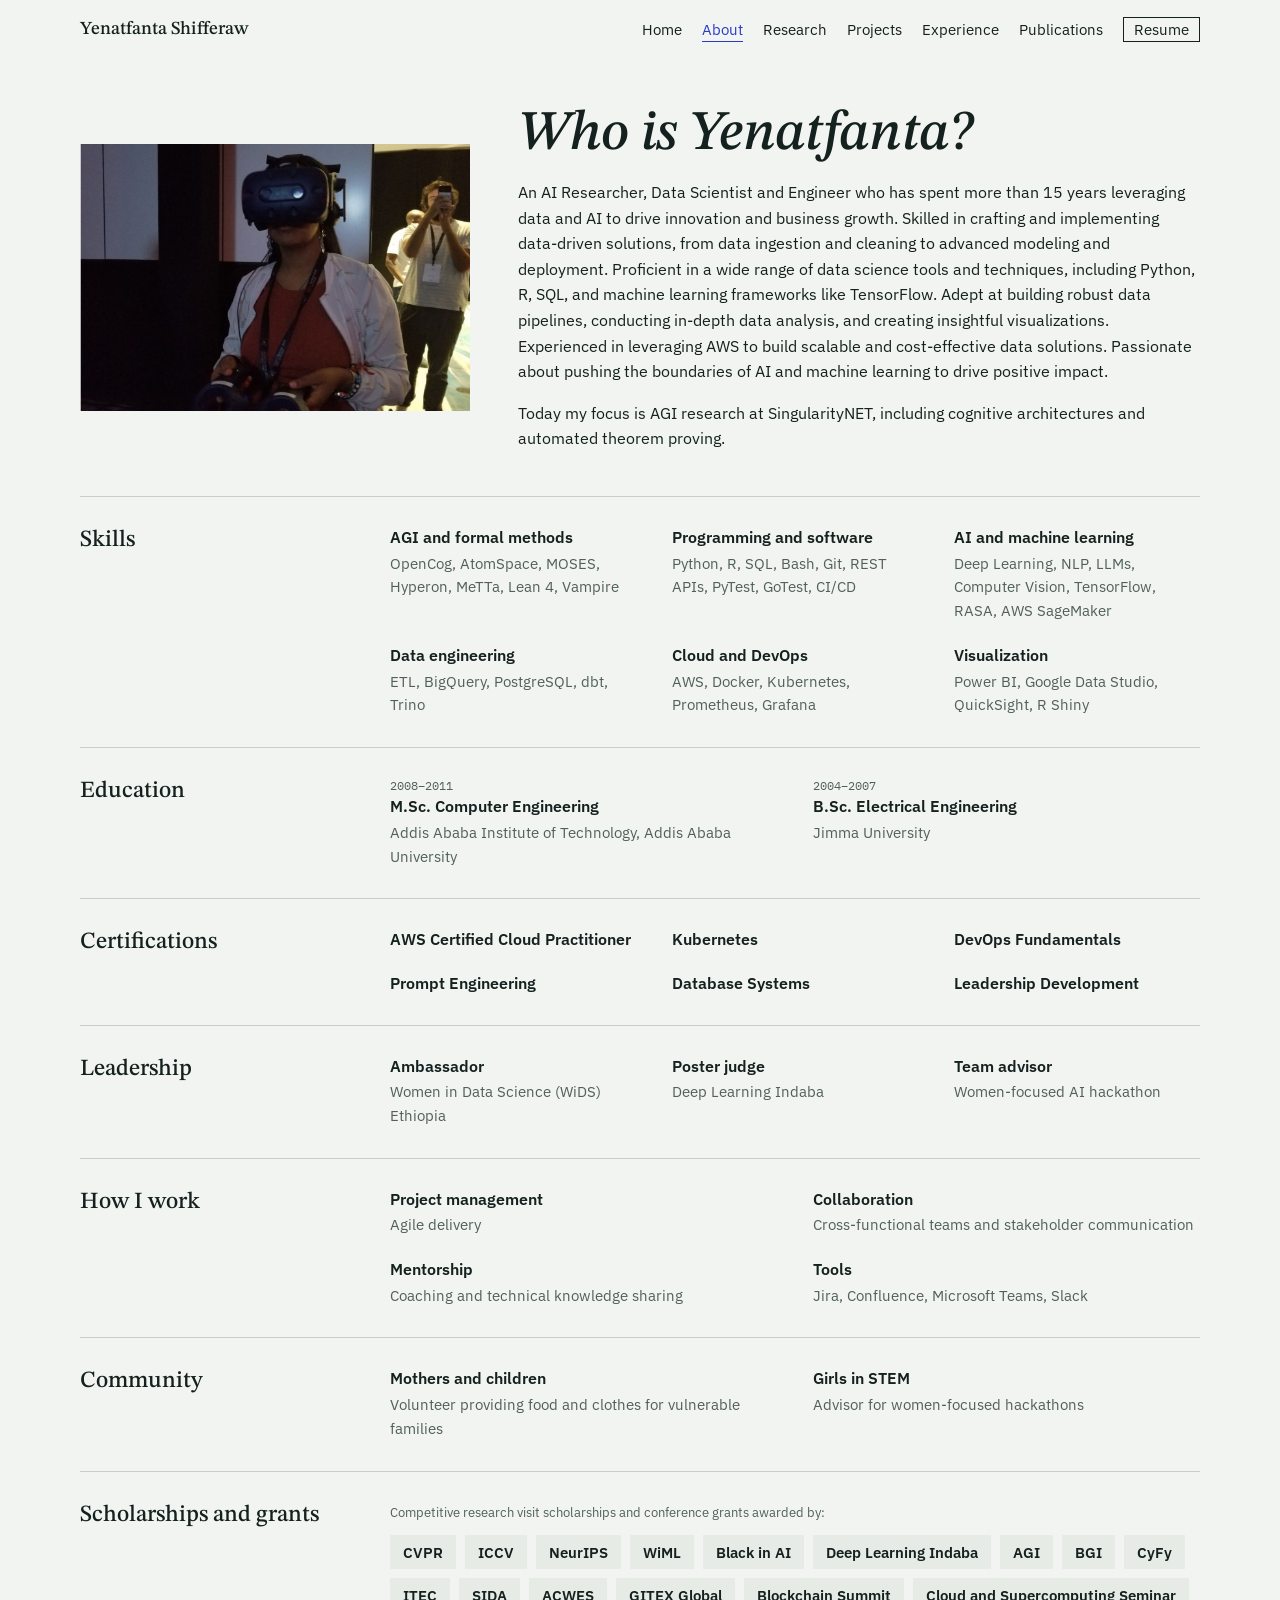
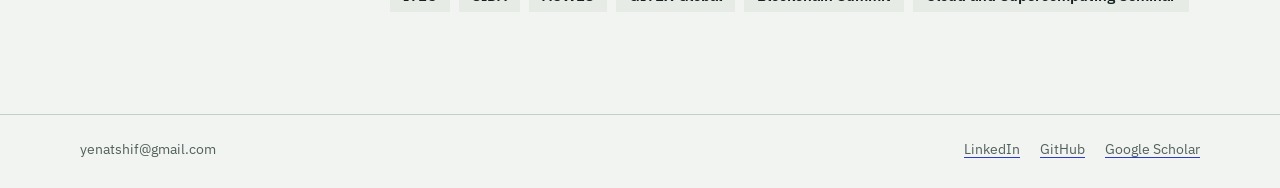
==== about.html @ 0abcbc6e "Update resume, add WIA spotlight and link preview" ====
<!doctype html>
<html lang="en">
<head>
<meta charset="utf-8">
<meta name="viewport" content="width=device-width, initial-scale=1">
<title>About | Yenatfanta Shifferaw</title>
<meta name="description" content="Yenatfanta Shifferaw, AI researcher, data scientist and data engineer.">
<meta name="author" content="Yenatfanta Shifferaw Bayleyegn">
<meta property="og:type" content="website">
<meta property="og:title" content="Yenatfanta Shifferaw">
<meta property="og:description" content="Building AI that serves everyone fairly. AI and AGI researcher, data scientist and data engineer.">
<meta property="og:url" content="https://yenat.github.io/">
<meta property="og:image" content="https://yenat.github.io/images/acwes-full.jpg">
<meta name="twitter:card" content="summary_large_image">
<link rel="icon" href="favicon.svg" type="image/svg+xml">
<link rel="preconnect" href="https://fonts.googleapis.com">
<link rel="preconnect" href="https://fonts.gstatic.com" crossorigin>
<link rel="stylesheet" href="https://fonts.googleapis.com/css2?family=IBM+Plex+Mono:wght@400;500&family=IBM+Plex+Sans:wght@400;500;600&family=STIX+Two+Text:ital,wght@0,400;0,600;1,400;1,500&display=swap">
<link rel="stylesheet" href="style.css">
</head>
<body>
<nav aria-label="Main"><div class="wrap">
  <b><a href="index.html">Yenatfanta Shifferaw</a></b>
  <ul><li><a href="index.html">Home</a></li><li><a href="about.html" aria-current="page">About</a></li><li><a href="research.html">Research</a></li><li><a href="projects.html">Projects</a></li><li><a href="experience.html">Experience</a></li><li><a href="publications.html">Publications</a></li><li><a class="res" href="Yenatfanta-Shifferaw-Resume.pdf">Resume</a></li></ul>
</div></nav>
<main>
<div class="page"><div class="wrap about">
  <figure><img src="images/vr.jpg" alt="Yenatfanta wearing a VR headset at a conference" loading="lazy" width="1200" height="823"></figure>
  <div class="copy">
    <h1>Who is Yenatfanta?</h1>
    <p>An AI Researcher, Data Scientist and Engineer who has spent more than 15 years leveraging data and AI to drive innovation and business growth. Skilled in crafting and implementing data-driven solutions, from data ingestion and cleaning to advanced modeling and deployment. Proficient in a wide range of data science tools and techniques, including Python, R, SQL, and machine learning frameworks like TensorFlow. Adept at building robust data pipelines, conducting in-depth data analysis, and creating insightful visualizations. Experienced in leveraging AWS to build scalable and cost-effective data solutions. Passionate about pushing the boundaries of AI and machine learning to drive positive impact.</p>
    <p>Today my focus is AGI research at SingularityNET, including cognitive architectures and automated theorem proving.</p>
  </div>
</div>
<div class="wrap">
  <div class="sect"><h2>Skills</h2><div class="tiles three">  <div><h3>AGI and formal methods</h3><p>OpenCog, AtomSpace, MOSES, Hyperon, MeTTa, Lean 4, Vampire</p></div>
  <div><h3>Programming and software</h3><p>Python, R, SQL, Bash, Git, REST APIs, PyTest, GoTest, CI/CD</p></div>
  <div><h3>AI and machine learning</h3><p>Deep Learning, NLP, LLMs, Computer Vision, TensorFlow, RASA, AWS SageMaker</p></div>
  <div><h3>Data engineering</h3><p>ETL, BigQuery, PostgreSQL, dbt, Trino</p></div>
  <div><h3>Cloud and DevOps</h3><p>AWS, Docker, Kubernetes, Prometheus, Grafana</p></div>
  <div><h3>Visualization</h3><p>Power BI, Google Data Studio, QuickSight, R Shiny</p></div>
</div></div>
  <div class="sect"><h2>Education</h2><div class="tiles">
    <div><span class="yr">2008–2011</span><h3>M.Sc. Computer Engineering</h3><p>Addis Ababa Institute of Technology, Addis Ababa University</p></div>
    <div><span class="yr">2004–2007</span><h3>B.Sc. Electrical Engineering</h3><p>Jimma University</p></div>
  </div></div>
  <div class="sect"><h2>Certifications</h2><div class="tiles three">
    <div><h3>AWS Certified Cloud Practitioner</h3></div><div><h3>Kubernetes</h3></div><div><h3>DevOps Fundamentals</h3></div>
    <div><h3>Prompt Engineering</h3></div><div><h3>Database Systems</h3></div><div><h3>Leadership Development</h3></div>
  </div></div>
  <div class="sect"><h2>Leadership</h2><div>
    <div class="tiles three">
      <div><h3>Ambassador</h3><p>Women in Data Science (WiDS) Ethiopia</p></div>
      <div><h3>Poster judge</h3><p>Deep Learning Indaba</p></div>
      <div><h3>Team advisor</h3><p>Women-focused AI hackathon</p></div>
    </div>
  </div></div>
  <div class="sect"><h2>How I work</h2><div class="tiles">
    <div><h3>Project management</h3><p>Agile delivery</p></div>
    <div><h3>Collaboration</h3><p>Cross-functional teams and stakeholder communication</p></div>
    <div><h3>Mentorship</h3><p>Coaching and technical knowledge sharing</p></div>
    <div><h3>Tools</h3><p>Jira, Confluence, Microsoft Teams, Slack</p></div>
  </div></div>
  <div class="sect"><h2>Community</h2><div class="tiles">
    <div><h3>Mothers and children</h3><p>Volunteer providing food and clothes for vulnerable families</p></div>
    <div><h3>Girls in STEM</h3><p>Advisor for women-focused hackathons</p></div>
  </div></div>
  <div class="sect grants"><h2>Scholarships and grants</h2><div>
    <p class="note">Competitive research visit scholarships and conference grants awarded by:</p>
    <ul class="tags"><li>CVPR</li><li>ICCV</li><li>NeurIPS</li><li>WiML</li><li>Black in AI</li><li>Deep Learning Indaba</li><li>AGI</li><li>BGI</li><li>CyFy</li><li>ITEC</li><li>SIDA</li><li>ACWES</li><li>GITEX Global</li><li>Blockchain Summit</li><li>Cloud and Supercomputing Seminar</li></ul>
  </div></div>
</div></div>
</main>
<footer class="foot"><div class="wrap">
  <span>yenatshif@gmail.com</span>
  <ul>
    <li><a href="http://www.linkedin.com/in/yenatfanta-shifferaw-64b0614b">LinkedIn</a></li>
    <li><a href="https://github.com/yenat">GitHub</a></li>
    <li><a href="https://scholar.google.com/citations?hl=en&amp;user=lGdEZHIAAAAJ">Google Scholar</a></li>
  </ul>
</div></footer>

</body>
</html>
---- style.css ----
/* Layout: a mathematician's working page. The real theorem library is the hero, then evidence, then a to-scale career axis. */
:root {
  --bg:#F2F4F1; --panel:#E7EBE6; --fg:#14211F; --muted:#51605C; --line:#C6CEC8;
  --accent:#2A3BC9; --llm:#B8770E; --open:#8E9B96;
  --display:"STIX Two Text","STIX Two Math",Georgia,serif;
  --body:"IBM Plex Sans",system-ui,-apple-system,"Segoe UI",sans-serif;
  --mono:"IBM Plex Mono",ui-monospace,Menlo,Consolas,monospace;
}
@media (prefers-color-scheme:dark){:root:not([data-theme="light"]){
  --bg:#0F1716; --panel:#182322; --fg:#E7ECE6; --muted:#9FADA8; --line:#2E3C3A;
  --accent:#9FAEFF; --llm:#E5B25A; --open:#65746F; color-scheme:dark}}
:root[data-theme="dark"]{
  --bg:#0F1716; --panel:#182322; --fg:#E7ECE6; --muted:#9FADA8; --line:#2E3C3A;
  --accent:#9FAEFF; --llm:#E5B25A; --open:#65746F; color-scheme:dark}
*{box-sizing:border-box}
html{scroll-behavior:smooth;-webkit-text-size-adjust:100%}
body{margin:0;background:var(--bg);color:var(--fg);font:400 1rem/1.6 var(--body)}
a{color:inherit;text-decoration-color:var(--accent);text-underline-offset:3px}
a:hover{color:var(--accent)}
:focus-visible{outline:2px solid var(--accent);outline-offset:2px}
.wrap{max-width:1160px;margin-inline:auto;padding-block:0;padding-left:max(20px,env(safe-area-inset-left,0px));padding-right:max(20px,env(safe-area-inset-right,0px))}
nav .wrap{display:flex;flex-wrap:wrap;justify-content:space-between;gap:6px 24px;padding-block:18px;font-size:.92rem}
nav b{font:500 1.15rem var(--display)}
nav ul{display:flex;flex-wrap:wrap;gap:4px 20px;list-style:none;margin:0;padding:0}
nav a{text-decoration:none}
h1,h2,h3{font-family:var(--display);font-weight:500;text-wrap:balance;margin:0}
h1{font-size:clamp(2.7rem,6.4vw,5rem);line-height:1.02;font-style:italic;letter-spacing:-.012em}
h2{font-size:clamp(1.9rem,3.6vw,2.7rem);line-height:1.1}
h3{font-size:1.45rem;line-height:1.2}
.label{font:500 .76rem var(--mono);letter-spacing:.07em;text-transform:uppercase;color:var(--muted)}
.hero{display:grid;grid-template-columns:minmax(0,1fr) minmax(0,1fr);gap:56px;padding-block:44px 64px;align-items:center}
.hero>*{min-width:0}
.intro{display:grid;gap:20px}
.intro p{margin:0;max-width:34rem;font-size:1.1rem}
.btns{display:flex;flex-wrap:wrap;gap:10px}
.btn{font:500 .92rem var(--body);padding:9px 15px;border:1px solid var(--fg);text-decoration:none;background:none;color:var(--fg);cursor:pointer}
.btn.primary{background:var(--fg);color:var(--bg)}
.btn:hover{border-color:var(--accent);color:var(--accent)}
.btn.primary:hover{background:var(--accent);color:var(--bg)}
figure{margin:0}
figure img{display:block;width:100%;height:auto}
.portrait figcaption{font:400 .74rem/1.4 var(--mono);color:var(--muted);margin-top:8px}
.about{display:grid;grid-template-columns:minmax(0,4fr) minmax(0,7fr);gap:48px;align-items:center;margin-bottom:44px}
.about>*{min-width:0}
.about .copy{display:grid;gap:16px}
.about p{margin:0}
.skills{display:grid;grid-template-columns:repeat(3,minmax(0,1fr));gap:22px 32px}
.skills p{margin:4px 0 0;font-size:.93rem}
.talks{display:grid;grid-template-columns:repeat(4,minmax(0,1fr));gap:24px}
.talks a{display:grid;gap:9px;align-content:start;text-decoration:none;font-size:.9rem;line-height:1.4}
.talks img{display:block;width:100%;aspect-ratio:16/10;object-fit:cover;object-position:top;background:var(--panel);border:1px solid var(--line)}
.work img{display:block;width:100%;aspect-ratio:16/10;object-fit:cover;margin-bottom:6px;background:var(--panel)}
.work img.chart{object-fit:contain;background:#fff}
.lib{display:grid;gap:14px}
.tally{display:flex;align-items:baseline;flex-wrap:wrap;gap:4px 14px}
.tally strong{font:400 clamp(2.6rem,5vw,3.6rem)/1 var(--display);font-variant-numeric:tabular-nums}
.tools{display:flex;flex-wrap:wrap;gap:6px}
.chip{display:inline-flex;align-items:center;gap:7px;font:500 .78rem var(--mono);padding:5px 9px;border:1px solid var(--line);background:none;color:var(--fg);cursor:pointer}
.chip[aria-pressed="true"]{border-color:var(--fg);background:var(--panel)}
.key{width:9px;height:9px;flex:none;background:var(--c,var(--fg))}
.key.hollow{background:none;box-shadow:inset 0 0 0 1.5px var(--open)}
.groups{display:grid;gap:9px}
.group{display:grid;gap:3px}
.group header{display:flex;justify-content:space-between;gap:10px;font:400 .74rem var(--mono);color:var(--muted)}
.cells{display:grid;grid-template-columns:repeat(auto-fill,10px);gap:2px}
.cells i{display:block;width:10px;height:10px;background:var(--accent);cursor:crosshair;transition:opacity .15s}
.cells i.s2{background:var(--llm)}
.cells i.s0{background:none;box-shadow:inset 0 0 0 1.5px var(--open)}
.cells i.dim{opacity:.13}
.cells i.off{opacity:.1}
.cells i.on{outline:2px solid var(--fg);outline-offset:0}
.read{min-height:3.7em;padding:9px 12px;background:var(--panel);font:400 .84rem/1.45 var(--mono);overflow-wrap:anywhere}
.read b{font-weight:500}
.read span{color:var(--muted);display:block}
section.band{padding-block:64px;border-top:1px solid var(--line)}
.head{display:grid;gap:8px;margin-bottom:32px;max-width:44rem}
.head p{margin:0;color:var(--muted)}
.feat{display:grid;grid-template-columns:minmax(0,5fr) minmax(0,7fr);gap:48px;margin-bottom:56px}
.feat>*{min-width:0}
.feat .copy{display:grid;gap:12px;align-content:start}
.feat p{margin:0}
.chartbox{position:relative}
.chartbox svg{display:block;width:100%;height:auto;overflow:visible}
.chartbox text{font:400 11px var(--mono);fill:var(--muted)}
.chartbox text.val{fill:var(--fg);font-size:13px;font-weight:500}
#tip{position:absolute;display:none;pointer-events:none;max-width:250px;padding:7px 10px;background:var(--fg);color:var(--bg);font:400 .76rem/1.4 var(--body);z-index:2}
#tip b{font:500 .8rem var(--mono);display:block}
.note{font-size:.84rem;color:var(--muted);margin:0}
table{border-collapse:collapse;width:100%;font-size:.88rem;font-variant-numeric:tabular-nums}
th{font:500 .72rem var(--mono);letter-spacing:.04em;text-transform:uppercase;color:var(--muted);text-align:right;padding:6px 10px;border-bottom:1px solid var(--fg);white-space:nowrap}
td{padding:7px 10px;text-align:right;border-bottom:1px solid var(--line);white-space:nowrap}
th:first-child,td:first-child{text-align:left;padding-left:0;white-space:normal}
.scroll{overflow-x:auto}
.grid3{display:grid;grid-template-columns:repeat(3,minmax(0,1fr));gap:36px 32px}
.work{display:grid;gap:7px;align-content:start;padding-top:12px;border-top:2px solid var(--fg)}
.work p{margin:0;font-size:.95rem}
.work .tech{font:400 .75rem/1.5 var(--mono);color:var(--muted)}
.axis{display:grid;gap:4px;margin-top:8px}
.row{display:grid;grid-template-columns:minmax(0,5fr) minmax(0,6fr);gap:6px 28px;padding-block:13px;border-top:1px solid var(--line)}
.row>*{min-width:0}
.row h3{font:600 1rem/1.3 var(--body)}
.row .meta{font-size:.88rem;color:var(--muted)}
.row p{margin:4px 0 0;font-size:.9rem}
.track{position:relative;height:14px;margin-top:7px;background:linear-gradient(var(--line),var(--line)) 0 50%/100% 1px no-repeat}
.track u{position:absolute;top:2px;height:10px;background:var(--accent);border-radius:0 3px 3px 0;text-decoration:none}
.years{position:relative;height:1.2em;font:400 .72rem var(--mono);color:var(--muted);margin-left:calc(45.45% + 14px)}
.years span{position:absolute;top:0}
.cols{display:grid;grid-template-columns:minmax(0,3fr) minmax(0,2fr);gap:48px}
.cols>*{min-width:0}
ul.plain{list-style:none;margin:12px 0 0;padding:0;display:grid;gap:10px}
.small{font-size:.92rem}
footer{border-top:1px solid var(--line);padding-block:48px 56px}
.contact{display:grid;gap:14px}
.mail{display:flex;flex-wrap:wrap;align-items:center;gap:10px;font:400 clamp(1.2rem,3.4vw,2rem) var(--display);overflow-wrap:anywhere}
@media (max-width:860px){
  .hero,.feat,.cols{grid-template-columns:minmax(0,1fr);gap:32px}
  .grid3,.talks,.skills{grid-template-columns:repeat(2,minmax(0,1fr))}
  .about{grid-template-columns:minmax(0,1fr);gap:24px}
  .portrait{max-width:100%}
  .row{grid-template-columns:minmax(0,1fr)}
  .years{margin-left:0}
}
@media (max-width:540px){.grid3,.talks,.skills{grid-template-columns:minmax(0,1fr)}}
@media (prefers-reduced-motion:reduce){html{scroll-behavior:auto}.cells i{transition:none}}

.hero{padding-block:44px 40px}
.spot{display:grid;gap:10px;margin-bottom:48px;padding:28px 32px;background:var(--panel);border-left:3px solid var(--accent)}
.spot blockquote{margin:0;font:italic 400 clamp(1.3rem,2.3vw,1.75rem)/1.3 var(--display);text-wrap:balance}
.spot figcaption{font-size:.9rem;color:var(--muted)}
.venues{display:grid;grid-template-columns:repeat(4,minmax(0,1fr));gap:24px}
.venues>div{min-width:0;padding:16px 18px;background:var(--panel);border-top:3px solid var(--accent)}
.venues h3{font-size:1.3rem}
.venues span{display:block;font:400 .74rem var(--mono);color:var(--muted);margin-top:6px}
.row ul{margin:8px 0 0;padding-left:16px;font-size:.92rem}
.row li{margin-bottom:3px}
@media (max-width:860px){.venues{grid-template-columns:repeat(2,minmax(0,1fr))}}
@media (max-width:440px){.venues{grid-template-columns:minmax(0,1fr)}}
.statrow{display:grid;grid-template-columns:repeat(3,minmax(0,1fr));gap:32px;margin-bottom:36px}
.statrow>div{min-width:0;padding-top:12px;border-top:2px solid var(--fg)}
.statrow strong{display:block;font:400 clamp(2.6rem,5vw,3.6rem)/1.1 var(--display);font-variant-numeric:tabular-nums}
.statrow p{margin:6px 0 0;font-size:.95rem;color:var(--muted)}
.bars{display:grid;gap:14px}
.bar{display:grid;grid-template-columns:minmax(0,12rem) minmax(0,1fr) 5.5rem;gap:16px;align-items:center;font-size:.95rem}
.bar span:last-child{text-align:right;font-variant-numeric:tabular-nums;color:var(--muted)}
.barl{height:10px;background:var(--panel)}
.barl u{display:block;height:100%;background:var(--accent);border-radius:0 4px 4px 0}
@media (max-width:640px){.statrow{grid-template-columns:minmax(0,1fr);gap:20px}.bar{grid-template-columns:minmax(0,1fr) auto;gap:4px 12px}.barl{grid-column:1/-1;grid-row:2}}
.hero h1{font-size:clamp(2.2rem,4.1vw,3.2rem);line-height:1.08}
.work img[src*=athena]{object-fit:contain;background:#fff}
.grants .tags{margin-top:12px;gap:9px}
.grants .tags li{font-size:.95rem;padding:7px 13px}
.talks img{object-fit:contain!important;object-position:center!important}
nav a[aria-current="page"]{color:var(--accent);text-decoration:underline;text-underline-offset:6px}
nav a.res{border:1px solid var(--fg);padding:2px 10px}
main{min-height:62vh}
.page{padding-block:44px 72px}
.page h1{font-size:clamp(2.3rem,4.6vw,3.5rem);line-height:1.08}
.band.flat{border-top:0;padding-block:0}
.lead{font-size:1.1rem;margin:0}
.teasers{display:grid;grid-template-columns:repeat(3,minmax(0,1fr));gap:32px;padding-block:8px 72px}
.teaser{display:grid;gap:7px;align-content:start;padding-top:12px;border-top:2px solid var(--fg);text-decoration:none}
.teaser h2{font-size:1.5rem;line-height:1.2}
.teaser p{margin:0;font-size:.95rem;color:var(--muted)}
.teaser:hover h2{color:var(--accent)}
.sect{display:grid;grid-template-columns:minmax(0,3fr) minmax(0,9fr);gap:12px 40px;padding-block:30px;border-top:1px solid var(--line)}
.sect>*{min-width:0}
.sect h2{font-size:1.45rem;line-height:1.2}
.tiles{display:grid;grid-template-columns:repeat(2,minmax(0,1fr));gap:22px 36px}
.tiles.three{grid-template-columns:repeat(3,minmax(0,1fr))}
.tiles>div{min-width:0}
.tiles h3{font:600 1rem/1.35 var(--body)}
.tiles p{margin:3px 0 0;font-size:.93rem;color:var(--muted)}
.tiles .yr{font:400 .76rem var(--mono);color:var(--muted);display:block;margin-bottom:3px}
.tags{display:flex;flex-wrap:wrap;gap:7px;list-style:none;margin:10px 0 0;padding:0}
.tags li{font:600 .88rem var(--body);padding:5px 11px;background:var(--panel)}
.pubs{list-style:none;margin:0;padding:0}
.pubs li{padding-block:16px;border-top:1px solid var(--line)}
.pubs a{font:400 1.25rem/1.3 var(--display);text-decoration:none}
.pubs span{display:block;font:400 .76rem var(--mono);color:var(--muted);margin-top:4px}
.foot{border-top:1px solid var(--line);padding-block:22px 28px}
.foot .wrap{display:flex;flex-wrap:wrap;gap:6px 24px;justify-content:space-between;font-size:.9rem;color:var(--muted)}
.foot ul{display:flex;flex-wrap:wrap;gap:6px 20px;list-style:none;margin:0;padding:0}
@media (max-width:860px){.teasers,.tiles.three{grid-template-columns:minmax(0,1fr)}.sect{grid-template-columns:minmax(0,1fr)}}
@media (max-width:540px){.tiles{grid-template-columns:minmax(0,1fr)}}
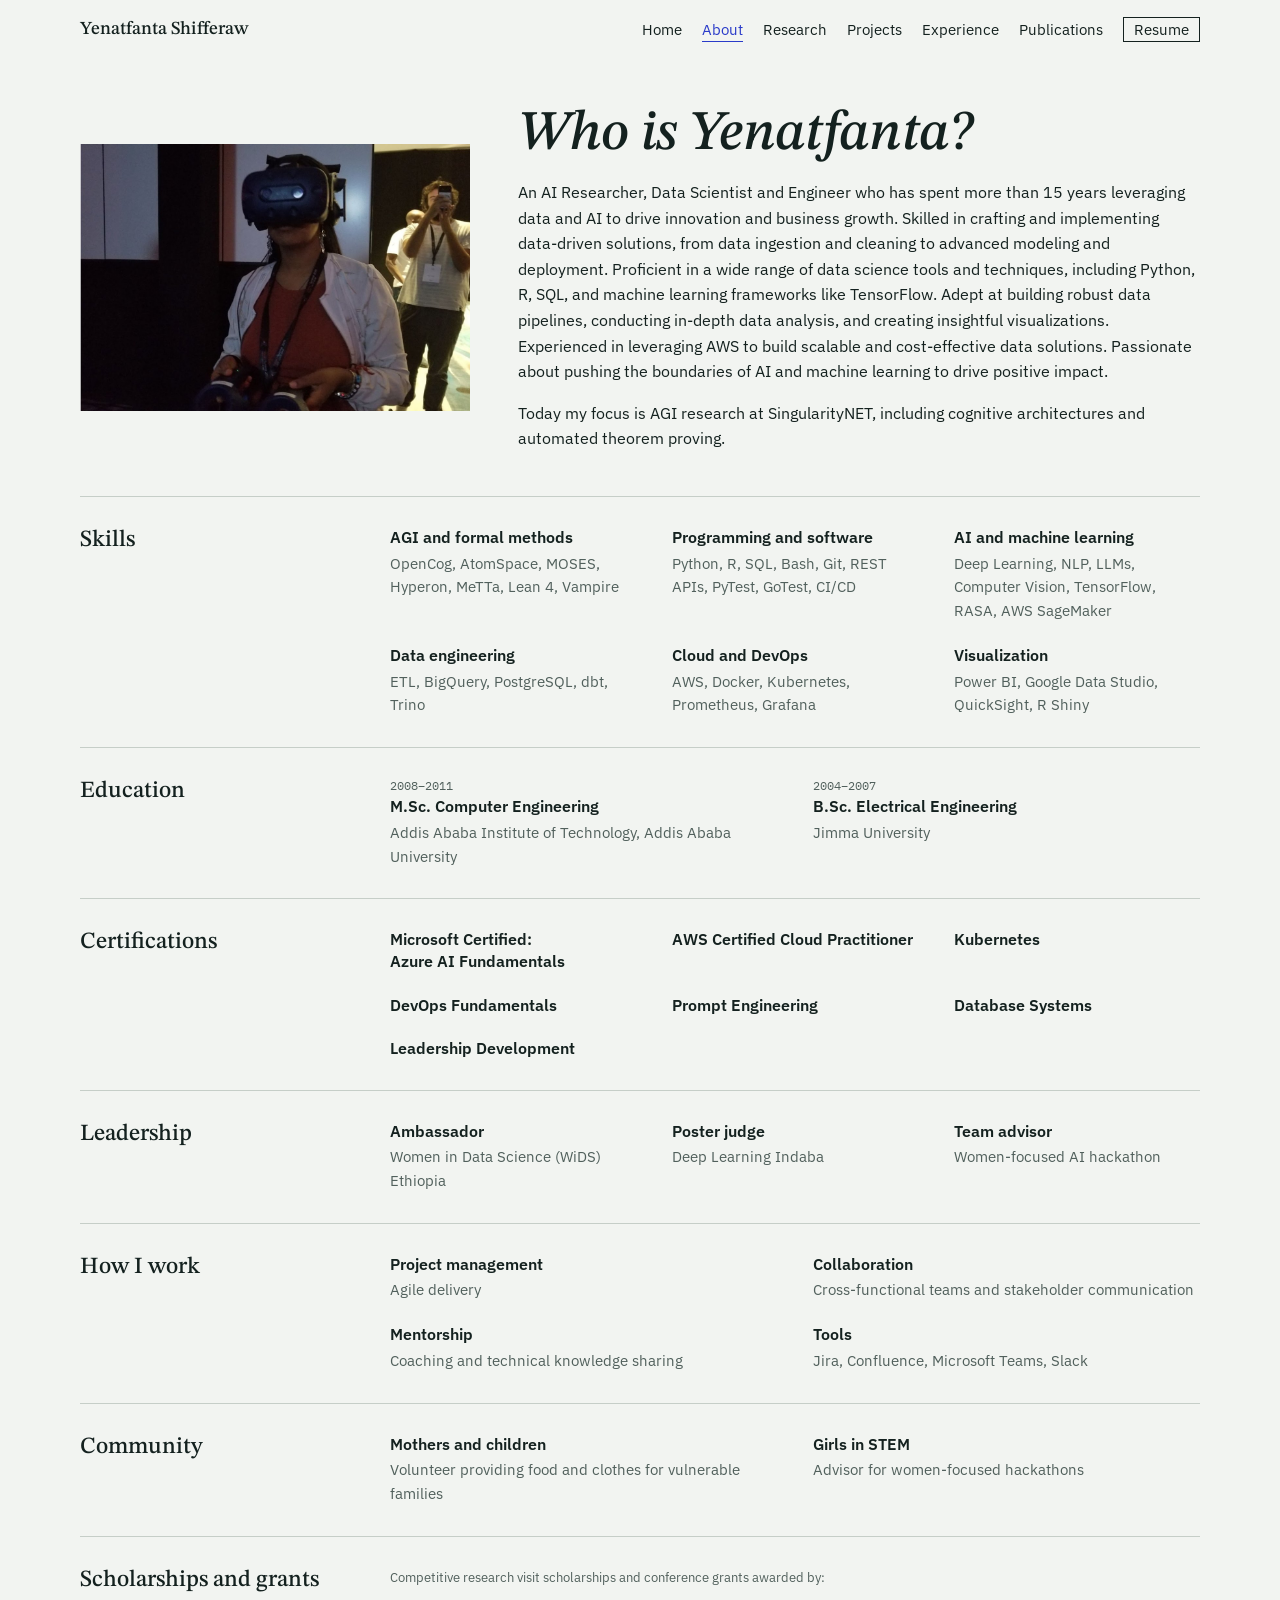
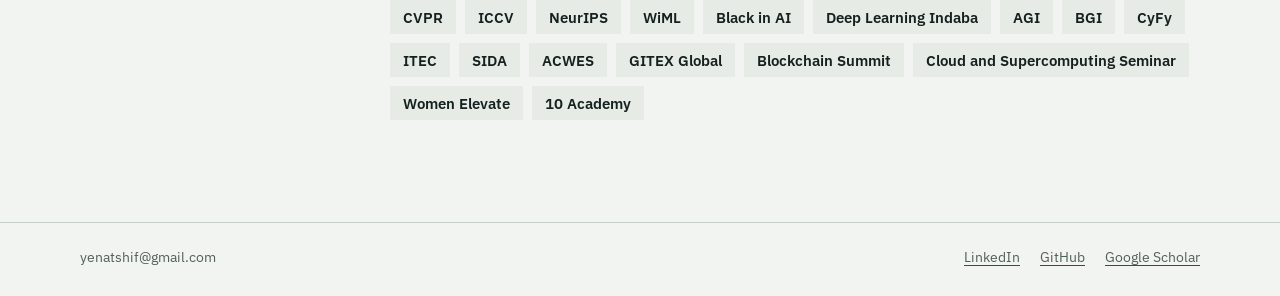
==== commit 221aa922: "Move Women Elevate and 10 Academy to grants" ====
--- a/about.html
+++ b/about.html
@@ -45,7 +45,7 @@
     <div><span class="yr">2004–2007</span><h3>B.Sc. Electrical Engineering</h3><p>Jimma University</p></div>
   </div></div>
   <div class="sect"><h2>Certifications</h2><div class="tiles three">
-    <div><h3>AWS Certified Cloud Practitioner</h3></div><div><h3>Kubernetes</h3></div><div><h3>DevOps Fundamentals</h3></div>
+    <div><h3>Microsoft Certified: Azure AI Fundamentals</h3></div><div><h3>AWS Certified Cloud Practitioner</h3></div><div><h3>Kubernetes</h3></div><div><h3>DevOps Fundamentals</h3></div>
     <div><h3>Prompt Engineering</h3></div><div><h3>Database Systems</h3></div><div><h3>Leadership Development</h3></div>
   </div></div>
   <div class="sect"><h2>Leadership</h2><div>
@@ -67,7 +67,7 @@
   </div></div>
   <div class="sect grants"><h2>Scholarships and grants</h2><div>
     <p class="note">Competitive research visit scholarships and conference grants awarded by:</p>
-    <ul class="tags"><li>CVPR</li><li>ICCV</li><li>NeurIPS</li><li>WiML</li><li>Black in AI</li><li>Deep Learning Indaba</li><li>AGI</li><li>BGI</li><li>CyFy</li><li>ITEC</li><li>SIDA</li><li>ACWES</li><li>GITEX Global</li><li>Blockchain Summit</li><li>Cloud and Supercomputing Seminar</li></ul>
+    <ul class="tags"><li>CVPR</li><li>ICCV</li><li>NeurIPS</li><li>WiML</li><li>Black in AI</li><li>Deep Learning Indaba</li><li>AGI</li><li>BGI</li><li>CyFy</li><li>ITEC</li><li>SIDA</li><li>ACWES</li><li>GITEX Global</li><li>Blockchain Summit</li><li>Cloud and Supercomputing Seminar</li><li>Women Elevate</li><li>10 Academy</li></ul>
   </div></div>
 </div></div>
 </main>
--- a/style.css
+++ b/style.css
@@ -124,10 +124,9 @@
 @media (max-width:540px){.grid3,.talks,.skills{grid-template-columns:minmax(0,1fr)}}
 @media (prefers-reduced-motion:reduce){html{scroll-behavior:auto}.cells i{transition:none}}
 
-.hero{padding-block:44px 40px}
-.spot{display:grid;gap:10px;margin-bottom:48px;padding:28px 32px;background:var(--panel);border-left:3px solid var(--accent)}
-.spot blockquote{margin:0;font:italic 400 clamp(1.3rem,2.3vw,1.75rem)/1.3 var(--display);text-wrap:balance}
-.spot figcaption{font-size:.9rem;color:var(--muted)}
+.btns{align-items:center}
+.feat-link{font-size:.92rem}
+.hero{padding-block:44px 64px}
 .venues{display:grid;grid-template-columns:repeat(4,minmax(0,1fr));gap:24px}
 .venues>div{min-width:0;padding:16px 18px;background:var(--panel);border-top:3px solid var(--accent)}
 .venues h3{font-size:1.3rem}
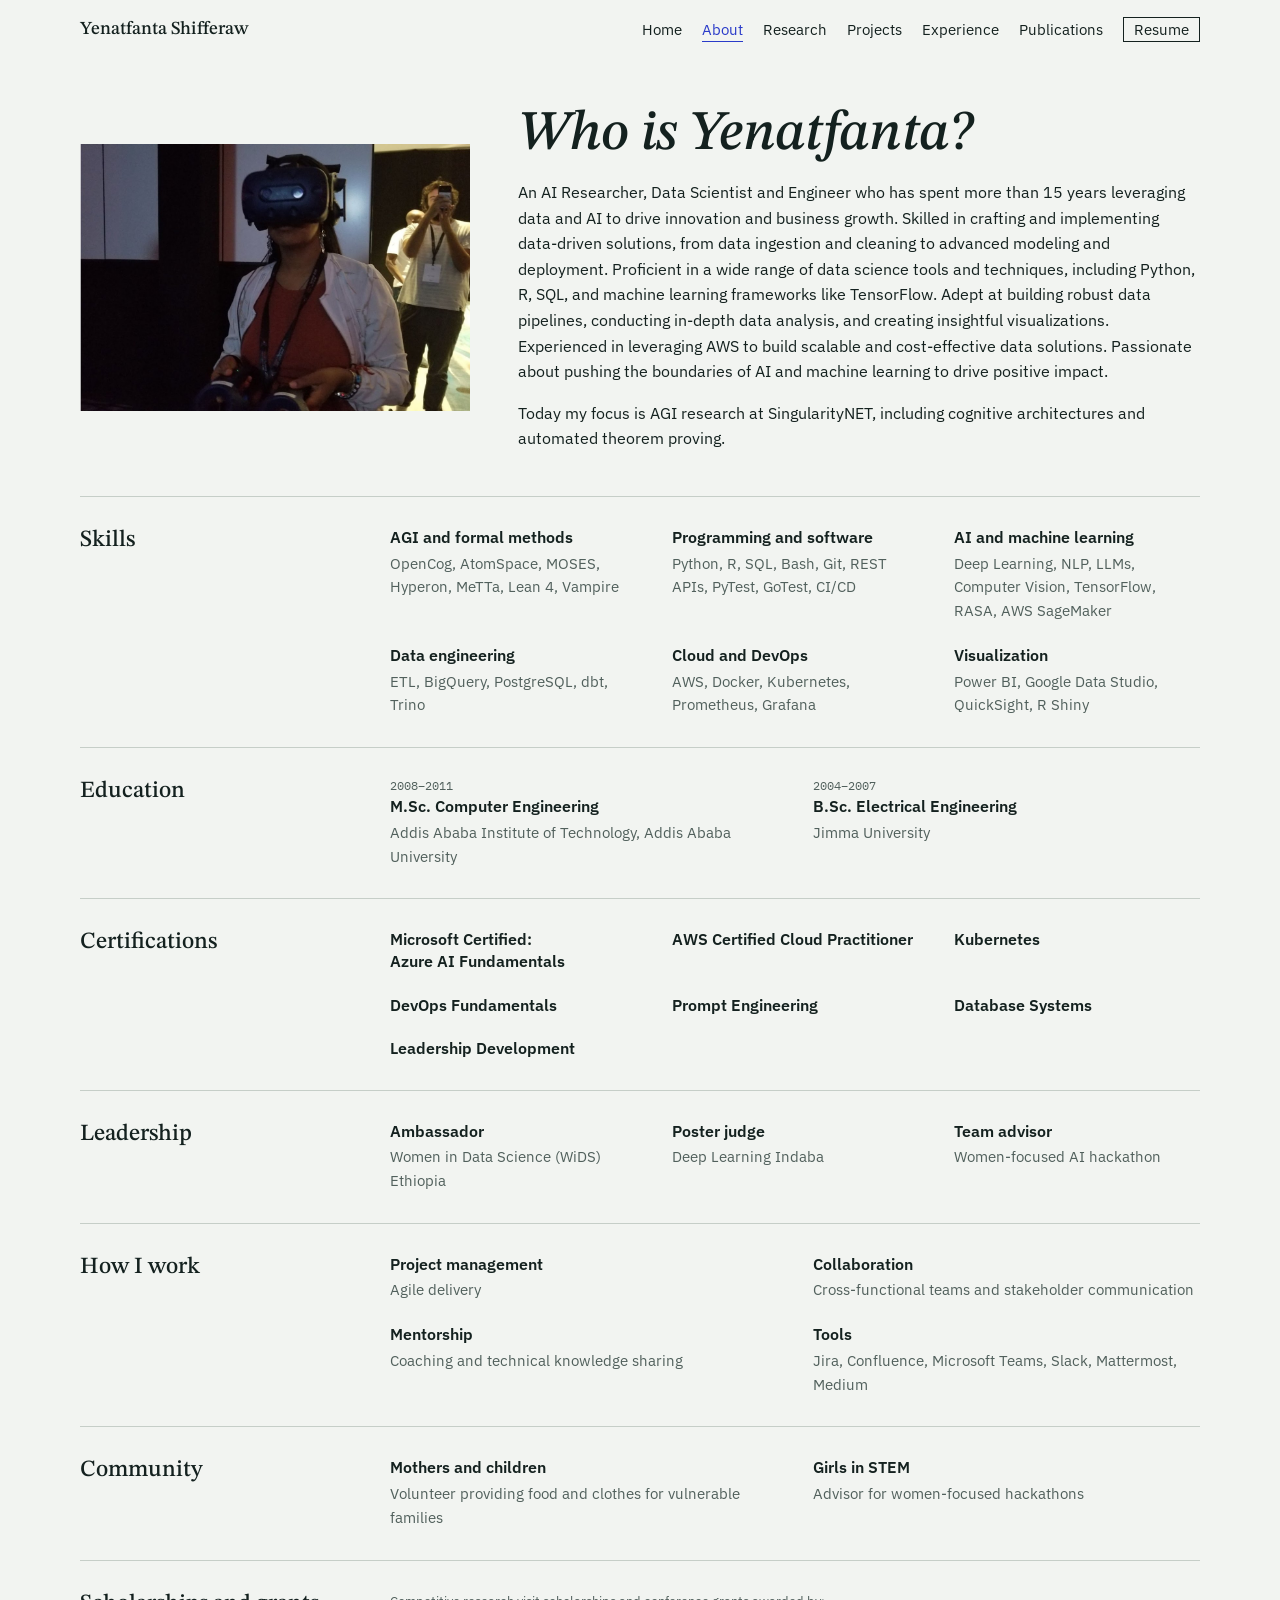
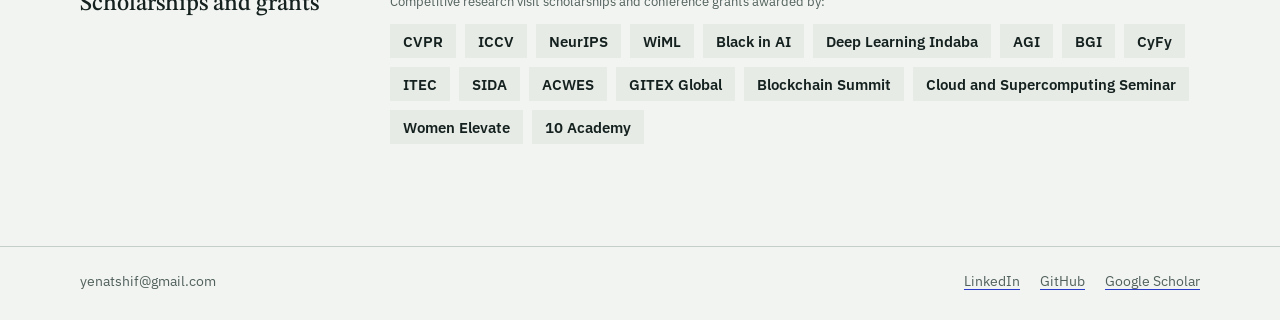
==== commit b4865af3: "Add Mattermost and Medium" ====
--- a/about.html
+++ b/about.html
@@ -59,7 +59,7 @@
     <div><h3>Project management</h3><p>Agile delivery</p></div>
     <div><h3>Collaboration</h3><p>Cross-functional teams and stakeholder communication</p></div>
     <div><h3>Mentorship</h3><p>Coaching and technical knowledge sharing</p></div>
-    <div><h3>Tools</h3><p>Jira, Confluence, Microsoft Teams, Slack</p></div>
+    <div><h3>Tools</h3><p>Jira, Confluence, Microsoft Teams, Slack, Mattermost, Medium</p></div>
   </div></div>
   <div class="sect"><h2>Community</h2><div class="tiles">
     <div><h3>Mothers and children</h3><p>Volunteer providing food and clothes for vulnerable families</p></div>
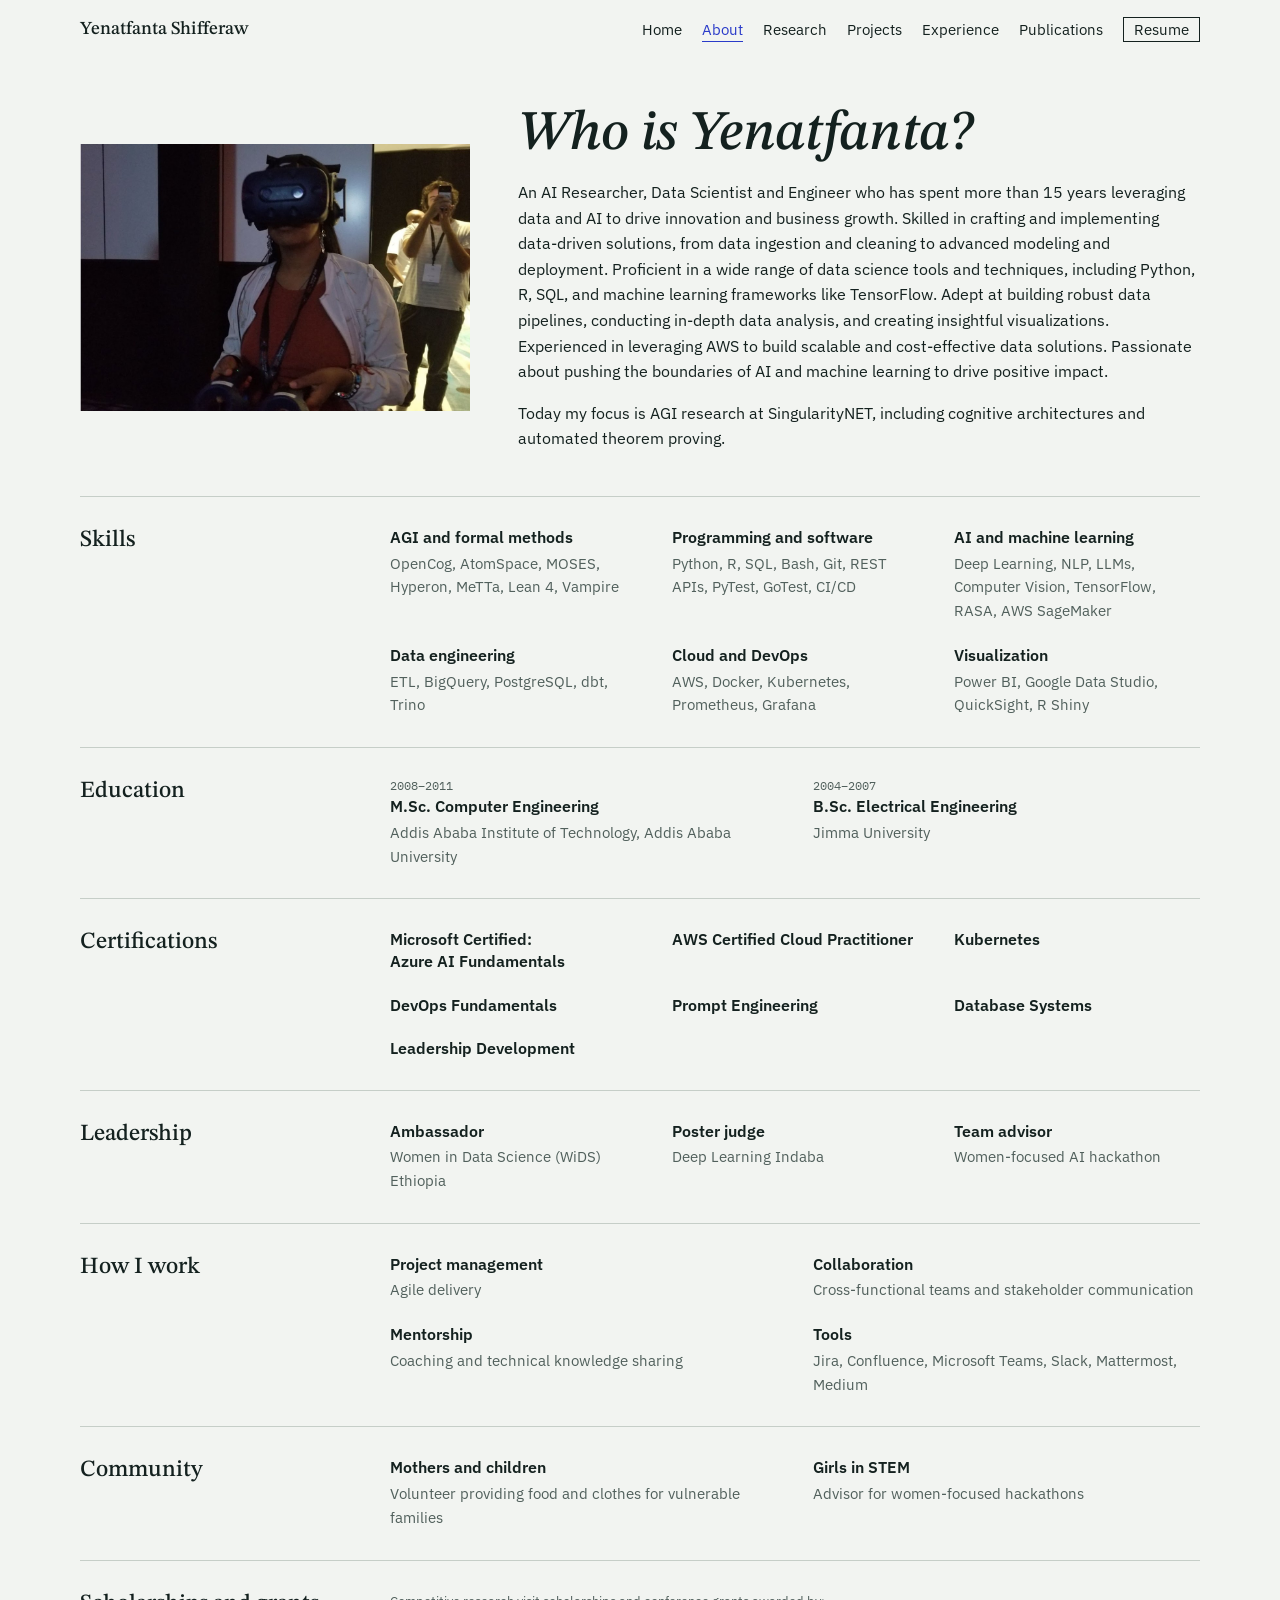
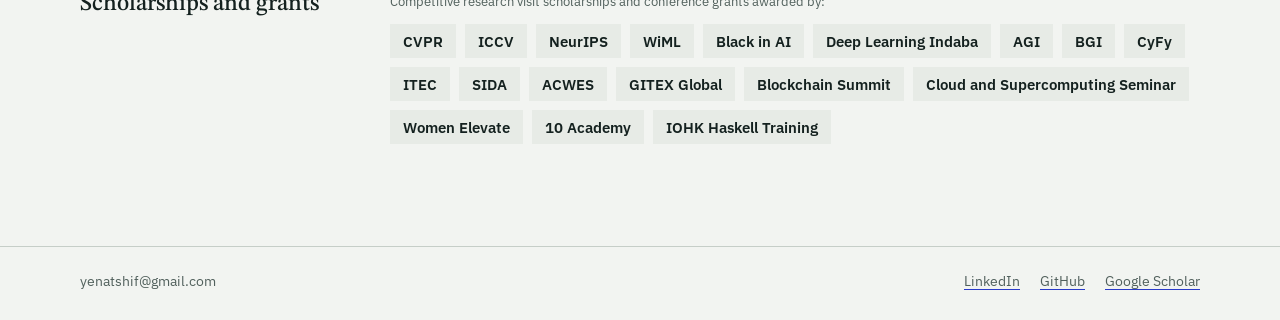
==== commit a9b92949: "Add IOHK Haskell Training" ====
--- a/about.html
+++ b/about.html
@@ -67,7 +67,7 @@
   </div></div>
   <div class="sect grants"><h2>Scholarships and grants</h2><div>
     <p class="note">Competitive research visit scholarships and conference grants awarded by:</p>
-    <ul class="tags"><li>CVPR</li><li>ICCV</li><li>NeurIPS</li><li>WiML</li><li>Black in AI</li><li>Deep Learning Indaba</li><li>AGI</li><li>BGI</li><li>CyFy</li><li>ITEC</li><li>SIDA</li><li>ACWES</li><li>GITEX Global</li><li>Blockchain Summit</li><li>Cloud and Supercomputing Seminar</li><li>Women Elevate</li><li>10 Academy</li></ul>
+    <ul class="tags"><li>CVPR</li><li>ICCV</li><li>NeurIPS</li><li>WiML</li><li>Black in AI</li><li>Deep Learning Indaba</li><li>AGI</li><li>BGI</li><li>CyFy</li><li>ITEC</li><li>SIDA</li><li>ACWES</li><li>GITEX Global</li><li>Blockchain Summit</li><li>Cloud and Supercomputing Seminar</li><li>Women Elevate</li><li>10 Academy</li><li>IOHK Haskell Training</li></ul>
   </div></div>
 </div></div>
 </main>
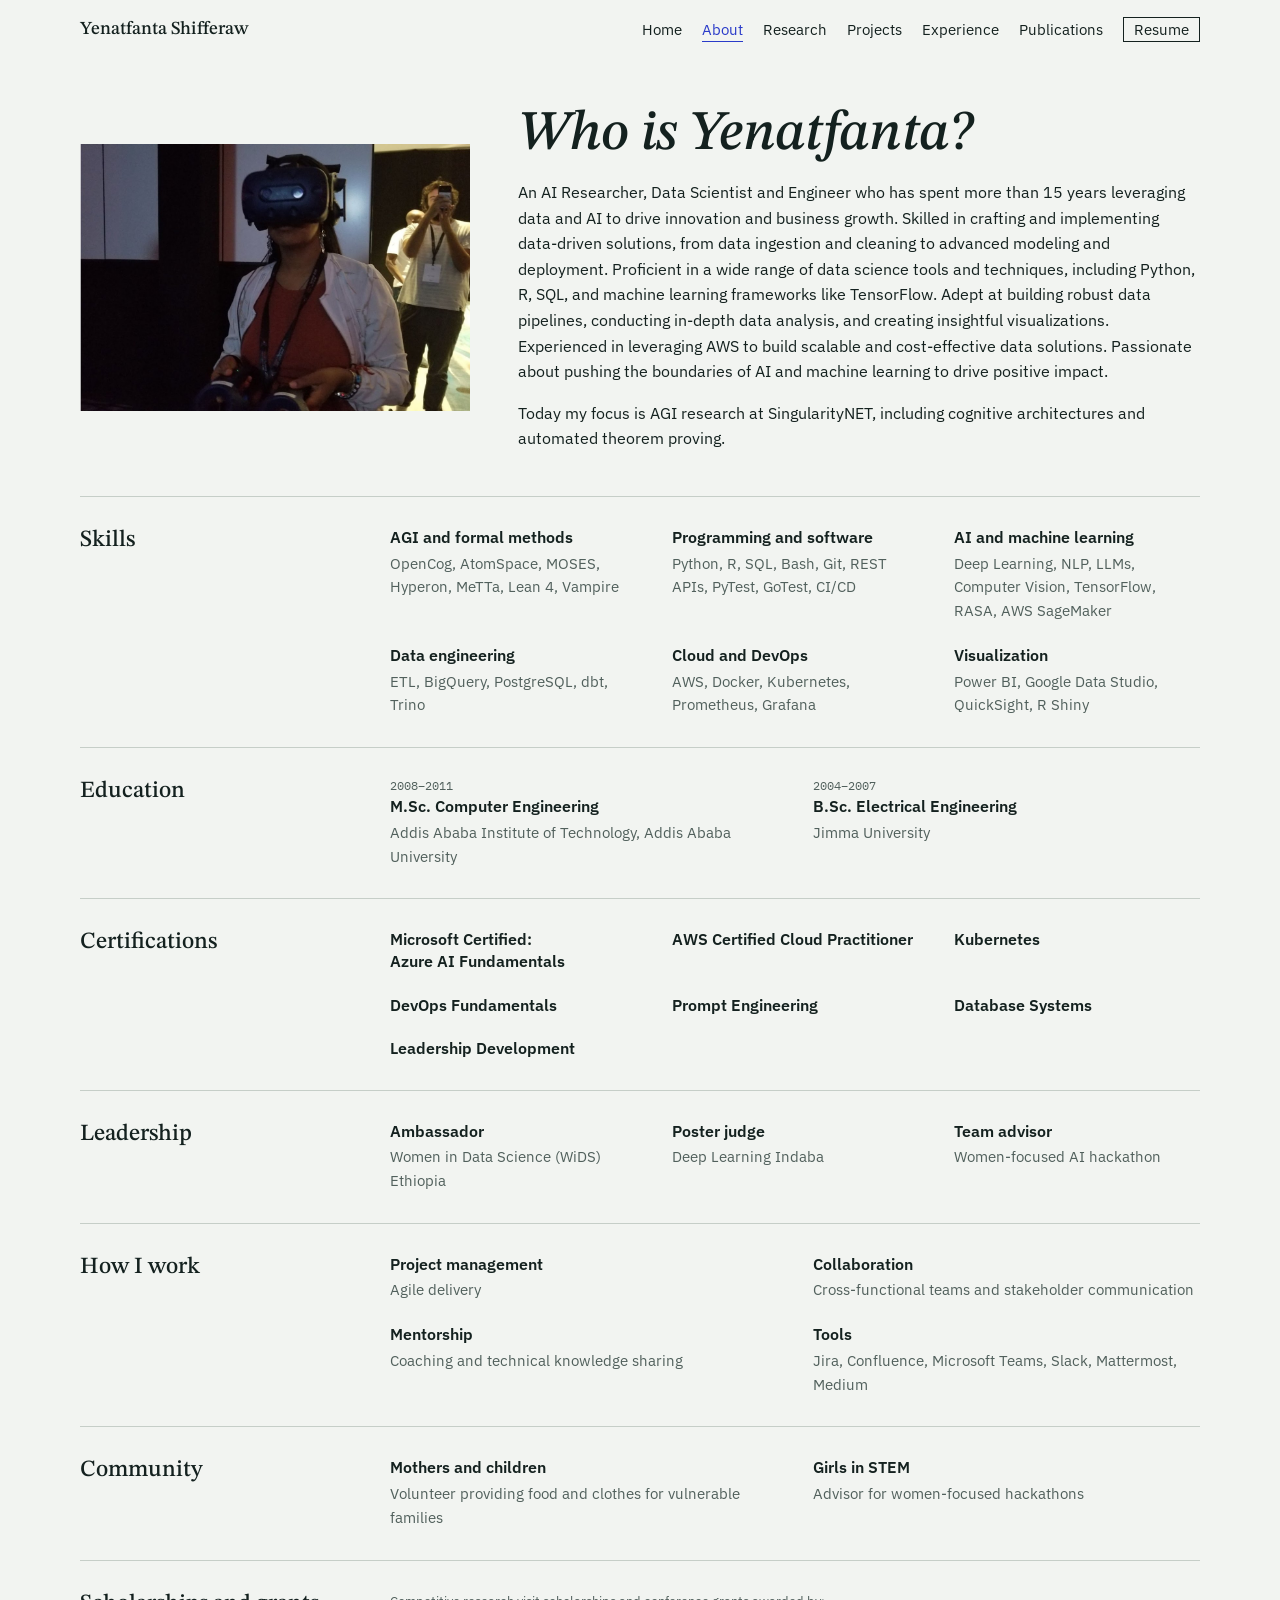
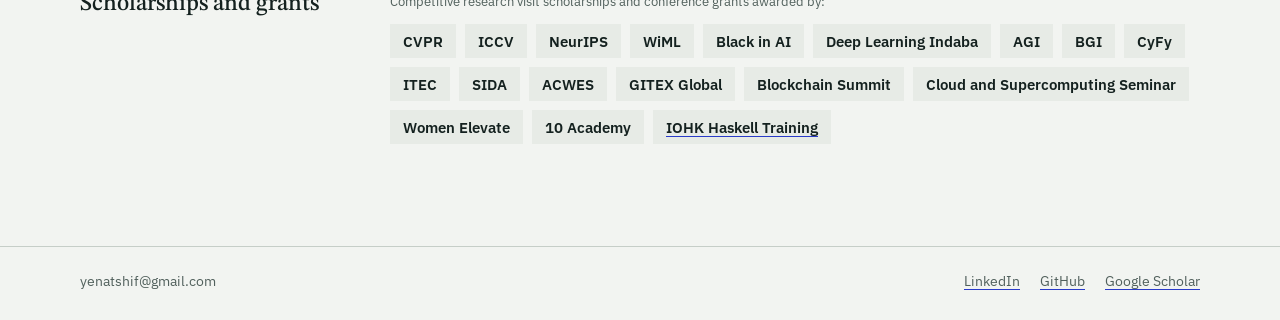
==== commit c35711bf: "Keep IOHK link in grants only" ====
--- a/about.html
+++ b/about.html
@@ -67,7 +67,7 @@
   </div></div>
   <div class="sect grants"><h2>Scholarships and grants</h2><div>
     <p class="note">Competitive research visit scholarships and conference grants awarded by:</p>
-    <ul class="tags"><li>CVPR</li><li>ICCV</li><li>NeurIPS</li><li>WiML</li><li>Black in AI</li><li>Deep Learning Indaba</li><li>AGI</li><li>BGI</li><li>CyFy</li><li>ITEC</li><li>SIDA</li><li>ACWES</li><li>GITEX Global</li><li>Blockchain Summit</li><li>Cloud and Supercomputing Seminar</li><li>Women Elevate</li><li>10 Academy</li><li>IOHK Haskell Training</li></ul>
+    <ul class="tags"><li>CVPR</li><li>ICCV</li><li>NeurIPS</li><li>WiML</li><li>Black in AI</li><li>Deep Learning Indaba</li><li>AGI</li><li>BGI</li><li>CyFy</li><li>ITEC</li><li>SIDA</li><li>ACWES</li><li>GITEX Global</li><li>Blockchain Summit</li><li>Cloud and Supercomputing Seminar</li><li>Women Elevate</li><li>10 Academy</li><li><a href="https://www.iog.io/news/training-blockchain-developers-in-africa">IOHK Haskell Training</a></li></ul>
   </div></div>
 </div></div>
 </main>
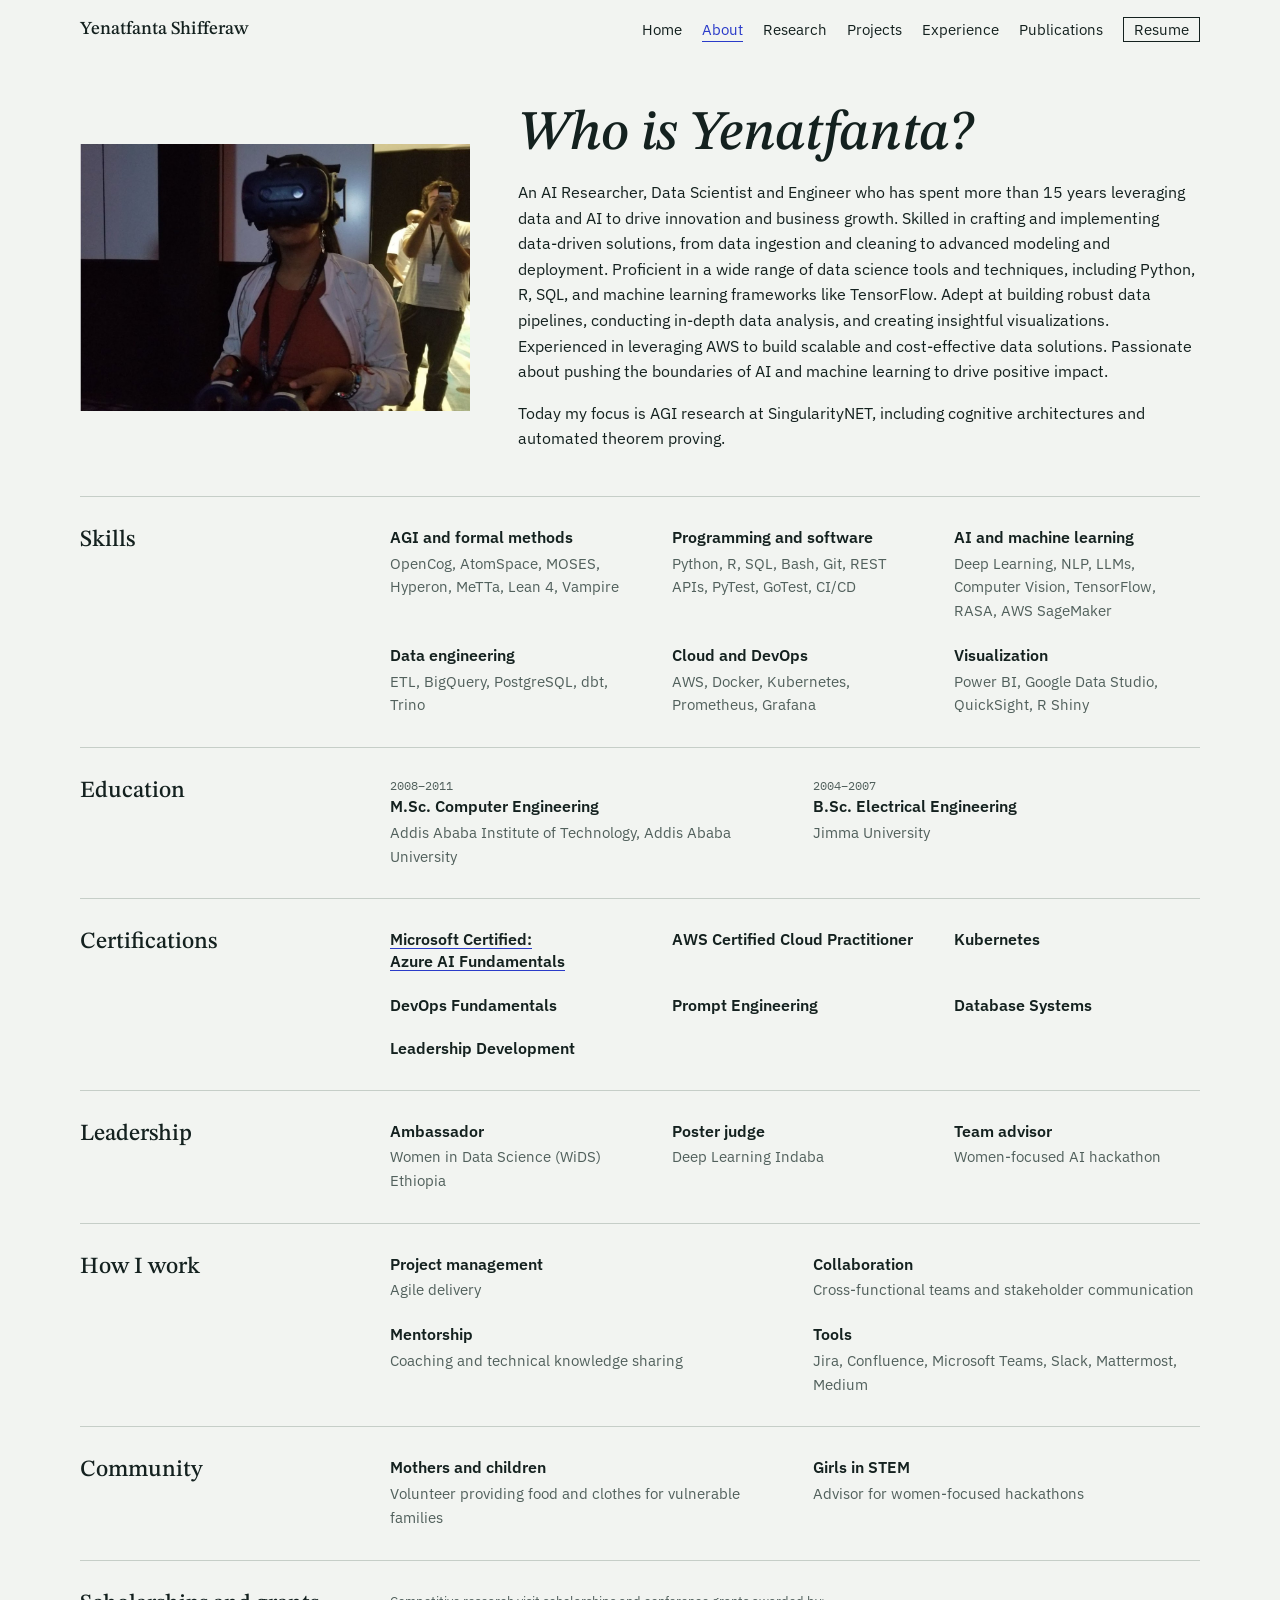
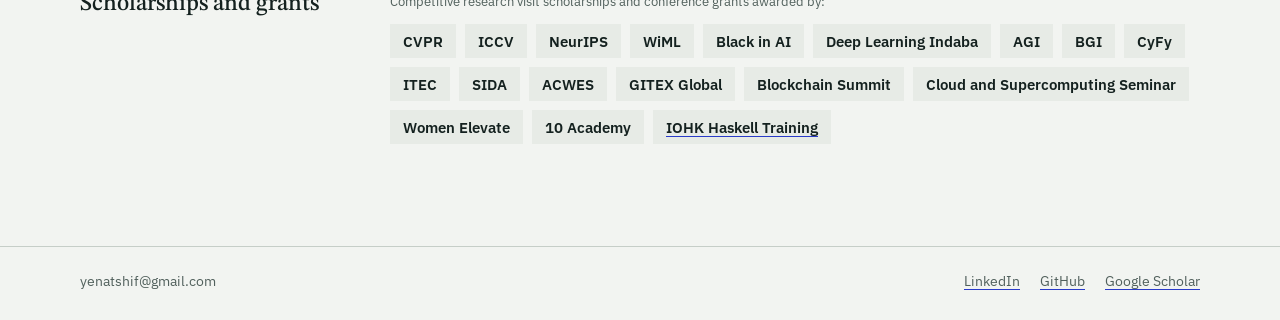
==== commit e5642e47: "Link Azure certification" ====
--- a/about.html
+++ b/about.html
@@ -45,7 +45,7 @@
     <div><span class="yr">2004–2007</span><h3>B.Sc. Electrical Engineering</h3><p>Jimma University</p></div>
   </div></div>
   <div class="sect"><h2>Certifications</h2><div class="tiles three">
-    <div><h3>Microsoft Certified: Azure AI Fundamentals</h3></div><div><h3>AWS Certified Cloud Practitioner</h3></div><div><h3>Kubernetes</h3></div><div><h3>DevOps Fundamentals</h3></div>
+    <div><h3><a href="https://learn.microsoft.com/api/credentials/share/en-us/yenatfantashifferaw-9703/E75A79F4DF2187D6?sharingId=BBBEB44DB27C4B3A">Microsoft Certified: Azure AI Fundamentals</a></h3></div><div><h3>AWS Certified Cloud Practitioner</h3></div><div><h3>Kubernetes</h3></div><div><h3>DevOps Fundamentals</h3></div>
     <div><h3>Prompt Engineering</h3></div><div><h3>Database Systems</h3></div><div><h3>Leadership Development</h3></div>
   </div></div>
   <div class="sect"><h2>Leadership</h2><div>
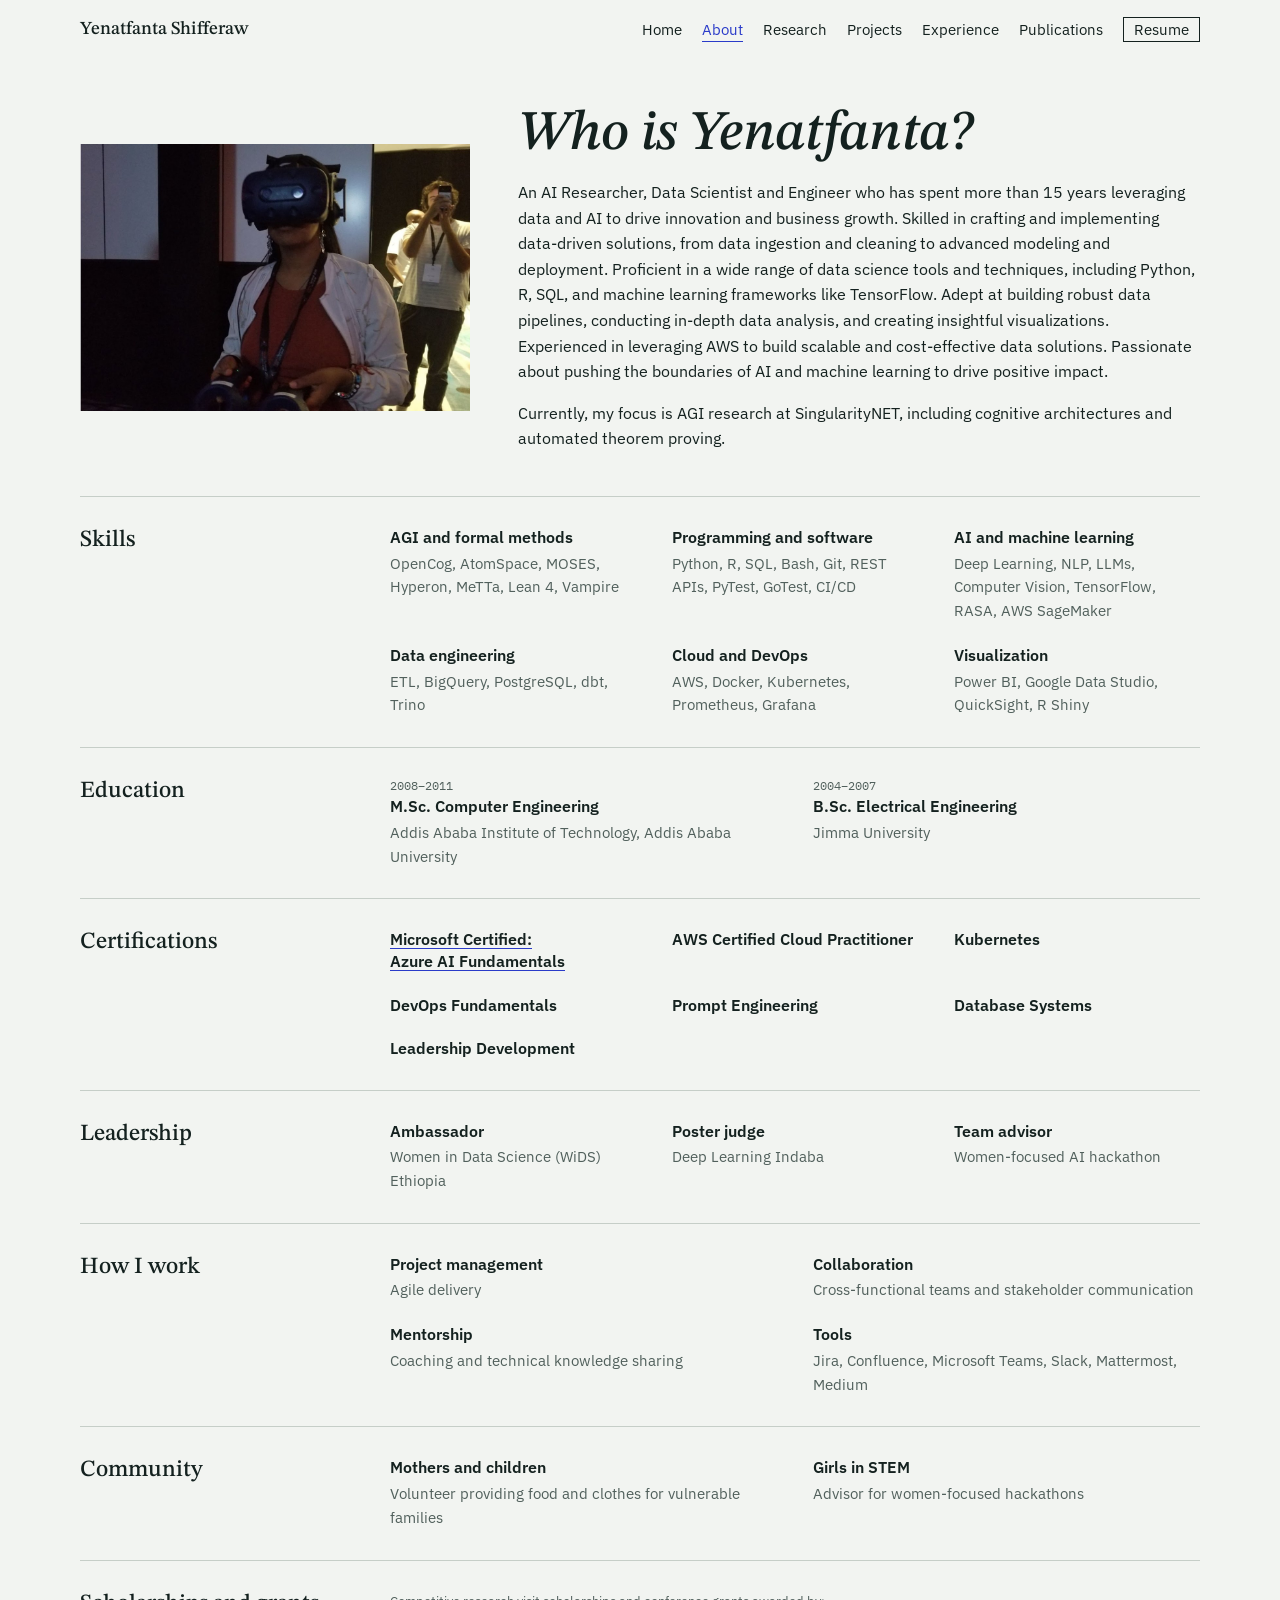
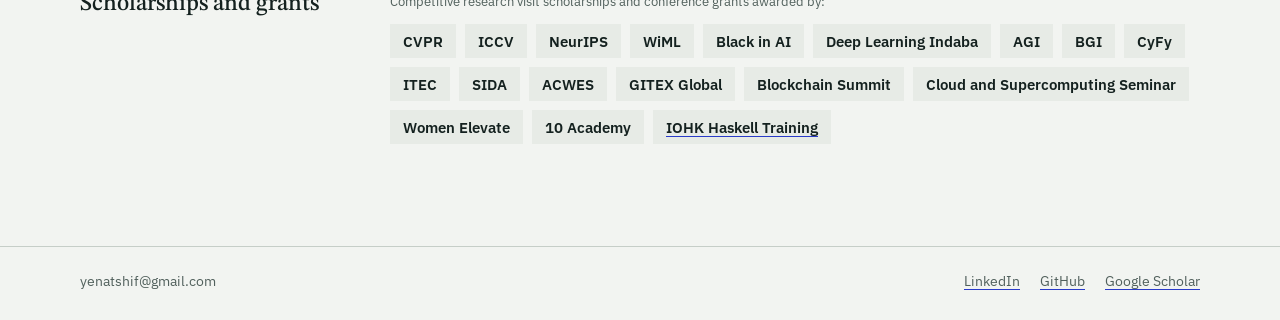
==== commit c2add512: "Simplify home page and update About wording" ====
--- a/about.html
+++ b/about.html
@@ -29,7 +29,7 @@
   <div class="copy">
     <h1>Who is Yenatfanta?</h1>
     <p>An AI Researcher, Data Scientist and Engineer who has spent more than 15 years leveraging data and AI to drive innovation and business growth. Skilled in crafting and implementing data-driven solutions, from data ingestion and cleaning to advanced modeling and deployment. Proficient in a wide range of data science tools and techniques, including Python, R, SQL, and machine learning frameworks like TensorFlow. Adept at building robust data pipelines, conducting in-depth data analysis, and creating insightful visualizations. Experienced in leveraging AWS to build scalable and cost-effective data solutions. Passionate about pushing the boundaries of AI and machine learning to drive positive impact.</p>
-    <p>Today my focus is AGI research at SingularityNET, including cognitive architectures and automated theorem proving.</p>
+    <p>Currently, my focus is AGI research at SingularityNET, including cognitive architectures and automated theorem proving.</p>
   </div>
 </div>
 <div class="wrap">
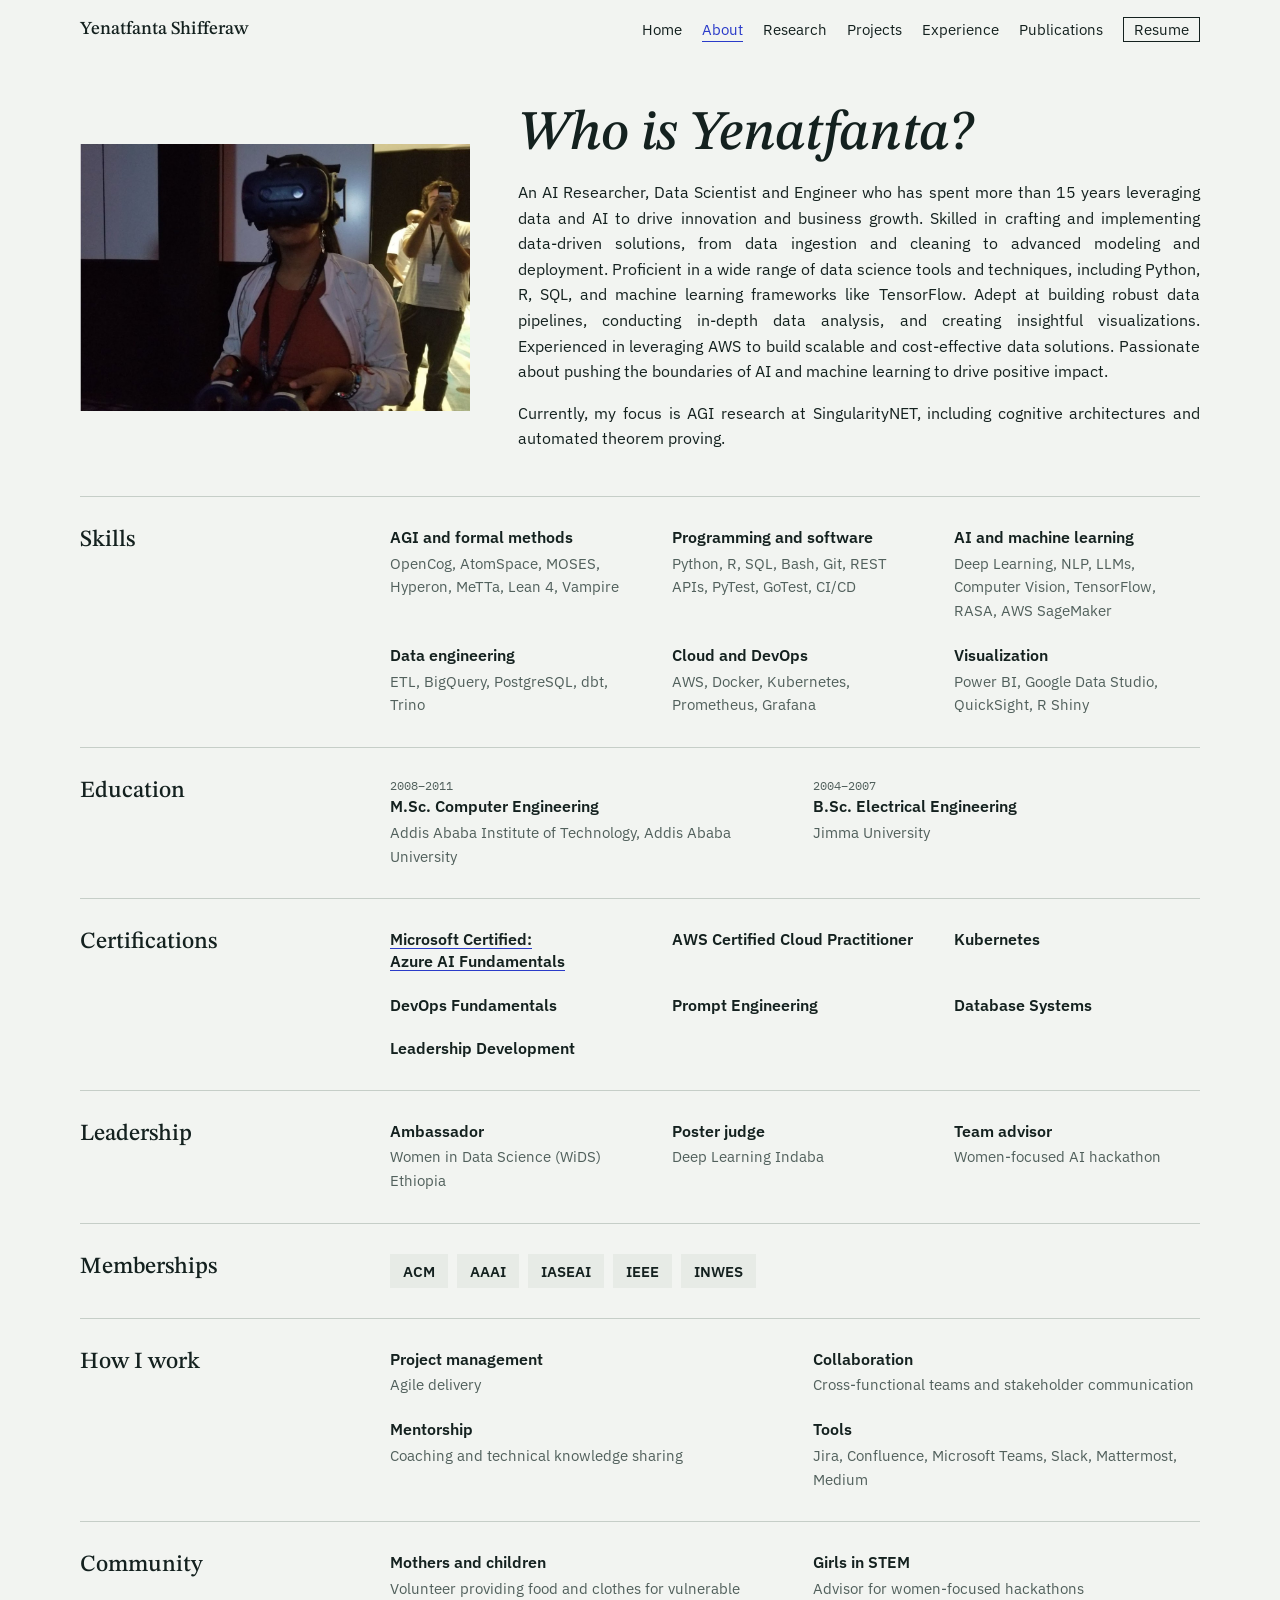
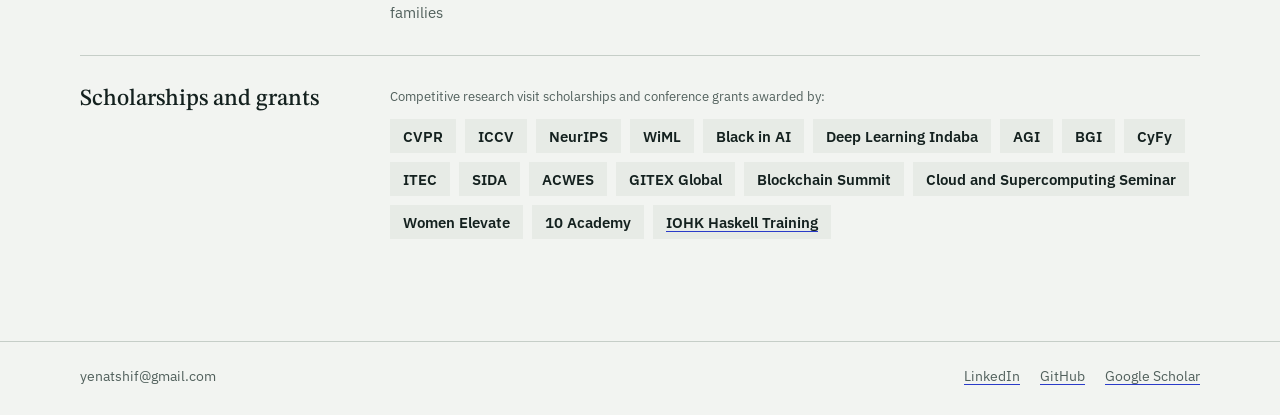
==== commit 24414964: "Add memberships and update experience dates" ====
--- a/about.html
+++ b/about.html
@@ -55,6 +55,9 @@
       <div><h3>Team advisor</h3><p>Women-focused AI hackathon</p></div>
     </div>
   </div></div>
+  <div class="sect grants"><h2>Memberships</h2><div>
+    <ul class="tags" style="margin-top:0"><li>ACM</li><li>AAAI</li><li>IASEAI</li><li>IEEE</li><li>INWES</li></ul>
+  </div></div>
   <div class="sect"><h2>How I work</h2><div class="tiles">
     <div><h3>Project management</h3><p>Agile delivery</p></div>
     <div><h3>Collaboration</h3><p>Cross-functional teams and stakeholder communication</p></div>
--- a/style.css
+++ b/style.css
@@ -149,6 +149,7 @@
 .work img[src*=athena]{object-fit:contain;background:#fff}
 .grants .tags{margin-top:12px;gap:9px}
 .grants .tags li{font-size:.95rem;padding:7px 13px}
+@media (min-width:541px){.intro p,.about .copy p{text-align:justify;hyphens:auto}}
 .talks img{object-fit:contain!important;object-position:center!important}
 nav a[aria-current="page"]{color:var(--accent);text-decoration:underline;text-underline-offset:6px}
 nav a.res{border:1px solid var(--fg);padding:2px 10px}
